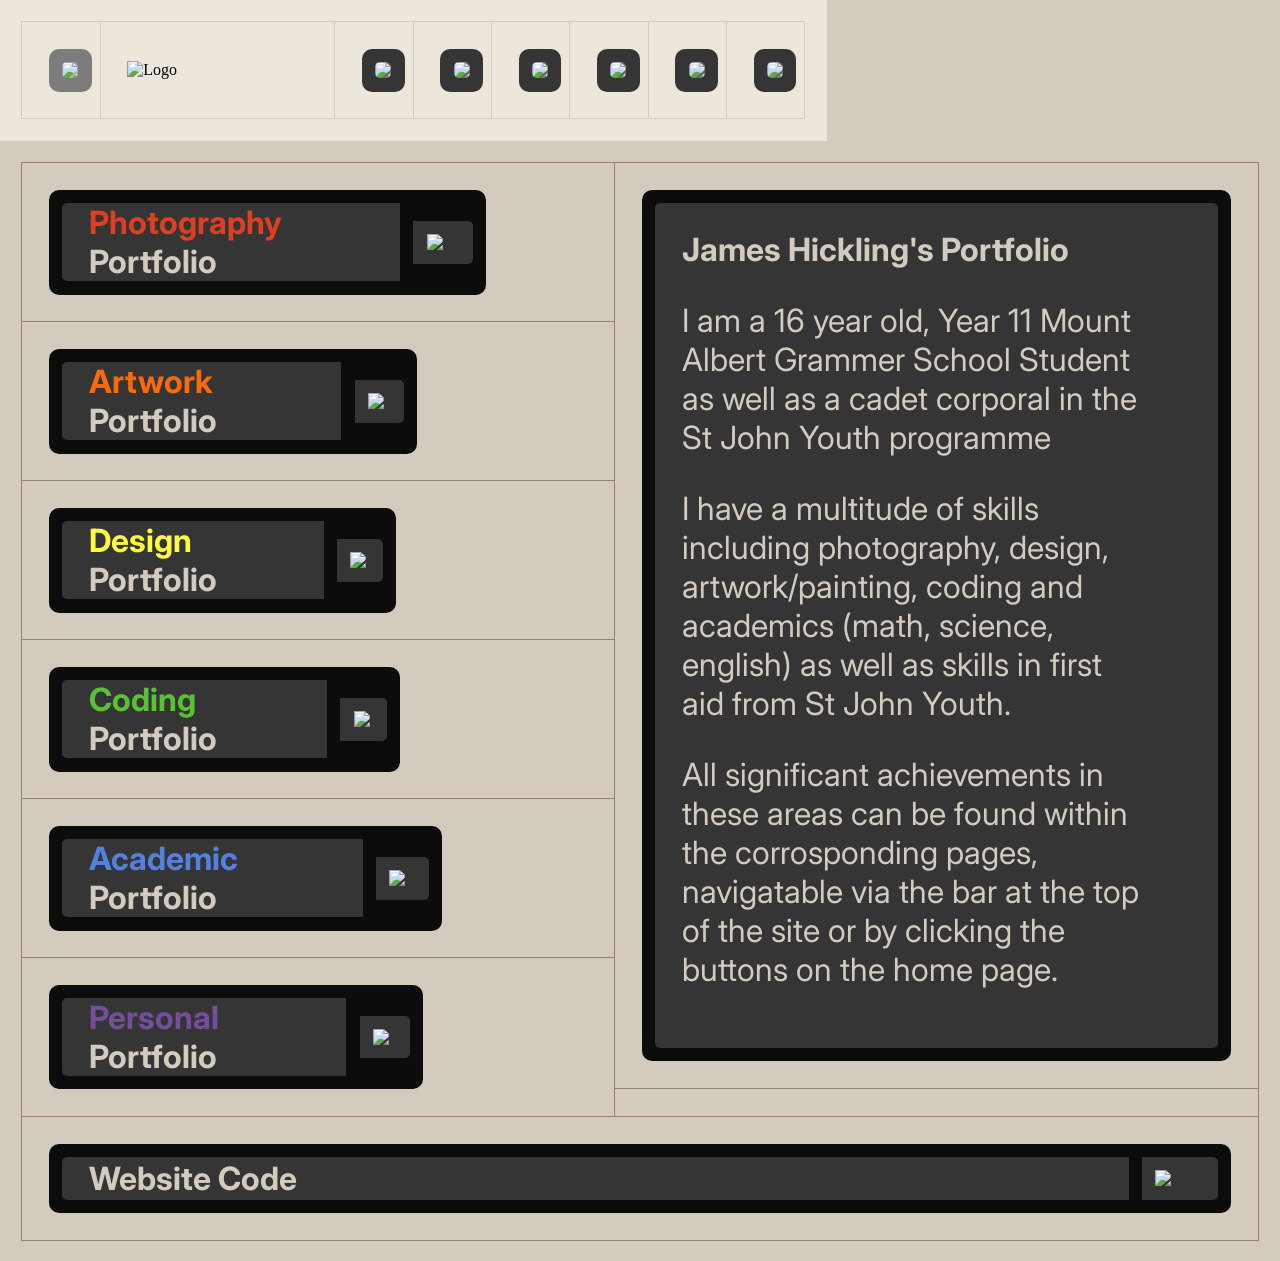
==== index.html @ 49e30b0e "initial commit most of the website code" ====
<!DOCTYPE html>

<html>

    <head>

        <!-- Linking style sheets and javascripts and flavicon -->

        <link rel="stylesheet" href="./styles/navigation-bar-styles.css">
        <link rel="icon" href="./images/global-icons/favicon.ico">

        <script src="./scripts/navigation-bar-scripts.js" defer></script>
        <script src="./scripts/homepage-scripts.js" defer></script>
        
    </head>

    <body>

        <!-- Navigation bar -->

        <div class="navigation-bar">

            <div class="navigation-container">

                <!-- Home button -->

                <div class="home selected-icon">
                    <div onclick="changeIframe('./home.html'), selectIcon('.home')">
                        <img id="home" src="./images/navbar-icons/home-icon.png">
                    </div>
                </div>

                <!-- Website logo -->

                <div class="logo">
                    <div onclick="changeIframe('./home.html'), selectIcon('.home')">
                        <img src="./images/navbar-icons/logo.png" alt="Logo">
                    </div>
                </div>

                <!-- Photo portfolio button -->

                <div class="photo">
                    <div onclick="changeIframe('./photo.html'), selectIcon('.photo')">
                        <img id="photo" src="./images/navbar-icons/photo-icon.png">
                    </div>
                </div>

                <!-- Artwork portfolio button -->

                <div class="artwork">
                    <div onclick="changeIframe('./artwork.html'), selectIcon('.artwork')">
                        <img id="artwork" src="./images/navbar-icons/art-icon.png">
                    </div>
                </div>

                <!-- Design portfolio button -->

                <div class="design">
                    <div onclick="changeIframe('./design.html'), selectIcon('.design')">
                        <img id="design" src="./images/navbar-icons/design-icon.png">
                    </div>
                </div>

                <!-- Coding portfolio button -->

                <div class="coding">
                    <div onclick="changeIframe('./coding.html'), selectIcon('.coding')">
                        <img id="coding" src="./images/navbar-icons/code-icon.png">
                    </div>
                </div>

                <!-- Academic portfolio button -->

                <div class="academic">
                    <div onclick="changeIframe('./academic.html'), selectIcon('.academic')">
                        <img id="academic" src="./images/navbar-icons/academic-icon.png">
                    </div>
                </div>

                <!-- Personal portfolio button -->

                <div class="personal">
                    <div onclick="changeIframe('./personal.html'), selectIcon('.personal')">
                        <img id="personal" src="./images/navbar-icons/about-icon.png">
                    </div>
                </div>

            </div>

        </div>

        <!-- Iframe displaying the pages content -->

        <iframe src="./home.html" id="page" scrolling="no"></iframe>

    </body>

</html>
---- styles/navigation-bar-styles.css ----
/* Font insertions */

@font-face {
    font-family: "Inter";
    src: url(../fonts/Inter/Inter-VariableFont_opsz\,wght.ttf);
}



/* Page Background */

body {
    background-color: rgb(211, 203, 190);

    margin: 0%;

    cursor: default;
}



/* Main Page containers */

.navigation-bar {
    background-color: rgb(237, 230, 219);

    display: inline-flex;

    height: fit-content;
}


.navigation-container {
    display: grid;
    grid-template-columns: 10% 30% 10% 10% 10% 10% 10% 10%;

    border-right: solid 1px rgb(211, 203, 190);
    border-top: solid 1px rgb(211, 203, 190);
    border-bottom: solid 1px rgb(211, 203, 190);

    margin: 21.3333px;
    
    justify-content: space-between;
    align-items: center;
}



/* Home Button */

.home {
    border-left: solid 1px rgb(211, 203, 190);

    width: 100%;
    height: 100%;
}

.home img {
    height: auto;
    width: 100%;

    justify-self: center;
    align-self: center;

    background-color: rgb(102, 102, 102);

    border-radius: 5px;

    margin: calc((4/3) * 10px);

    transition: background-color 0.5s;
}

.home div {
    display: inline-flex;

    background-color: rgb(53, 53, 53);

    border-radius: 10px;

    margin: calc((4/3) * 20px) calc((4/3) * 20px) calc((4/3) * 20px) calc((4/3) * 20px);
    
    width: fit-content;
    height: auto;

    transition: background-color 0.5s;

    cursor: pointer;
}

.home div:hover img {
    background-color: rgb(178, 178, 178);
}

.home div:hover {
    background-color: rgb(124, 124, 124);
}



/* Logo */

.logo {
    border-left: solid 1px rgb(211, 203, 190);

    width: 100%;
    height: 100%;

    align-content: center;
}

.logo div {
    display: inline-flex;

    margin: auto calc((4/3) * 20px) auto calc((4/3) * 20px);

    justify-content: center;
    align-content: center;

    width: fit-content;
    height: auto;

    cursor: pointer;
}

.logo img {
    width: 100%;
    height: auto;
    display: block;
}



/* photo Button */

.photo {
    border-left: solid 1px rgb(211, 203, 190);

    width: 100%;
    height: 100%;
}

.photo img {
    height: auto;
    width: 100%;

    justify-self: center;
    align-self: center;

    background-color: rgb(102, 102, 102);

    border-radius: 5px;

    margin: calc((4/3) * 10px);

    transition: background-color 0.5s;
}

.photo div {
    display: inline-flex;

    background-color: rgb(53, 53, 53);

    border-radius: 10px;

    margin: calc((4/3) * 20px) calc((4/3) * 20px) calc((4/3) * 20px) calc((4/3) * 20px);
    
    width: fit-content;
    height: auto;

    transition: background-color 0.5s;

    cursor: pointer;
}

.photo div:hover img {
    background-color: rgb(178, 178, 178);
}

.photo div:hover {
    background-color: rgb(124, 124, 124);
}



/* art Button */

.artwork {
    border-left: solid 1px rgb(211, 203, 190);

    width: 100%;
    height: 100%;
}

.artwork img {
    height: auto;
    width: 100%;

    justify-self: center;
    align-self: center;

    background-color: rgb(102, 102, 102);

    border-radius: 5px;

    margin: calc((4/3) * 10px);

    transition: background-color 0.5s;
}

.artwork div {
    display: inline-flex;

    background-color: rgb(53, 53, 53);

    border-radius: 10px;

    margin: calc((4/3) * 20px) calc((4/3) * 20px) calc((4/3) * 20px) calc((4/3) * 20px);
    
    width: fit-content;
    height: auto;

    transition: background-color 0.5s;

    cursor: pointer;
}

.artwork div:hover img {
    background-color: rgb(178, 178, 178);
}

.artwork div:hover {
    background-color: rgb(124, 124, 124);
}



/* design Button */

.design {
    border-left: solid 1px rgb(211, 203, 190);

    width: 100%;
    height: 100%;
}

.design img {
    height: auto;
    width: 100%;

    justify-self: center;
    align-self: center;

    background-color: rgb(102, 102, 102);

    border-radius: 5px;

    margin: calc((4/3) * 10px);

    transition: background-color 0.5s;
}

.design div {
    display: inline-flex;

    background-color: rgb(53, 53, 53);

    border-radius: 10px;

    margin: calc((4/3) * 20px) calc((4/3) * 20px) calc((4/3) * 20px) calc((4/3) * 20px);

    width: fit-content;
    height: auto;

    transition: background-color 0.5s;

    cursor: pointer;
}

.design div:hover img {
    background-color: rgb(178, 178, 178);
}

.design div:hover {
    background-color: rgb(124, 124, 124);
}



/* coding Button */

.coding {
    border-left: solid 1px rgb(211, 203, 190);

    width: 100%;
    height: 100%;
}

.coding img {
    height: auto;
    width: 100%;

    justify-self: center;
    align-self: center;

    background-color: rgb(102, 102, 102);

    border-radius: 5px;

    margin: calc((4/3) * 10px);

    transition: background-color 0.5s;
}

.coding div {
    display: inline-flex;

    background-color: rgb(53, 53, 53);

    border-radius: 10px;

    margin: calc((4/3) * 20px) calc((4/3) * 20px) calc((4/3) * 20px) calc((4/3) * 20px);
    
    width: fit-content;
    height: auto;

    transition: background-color 0.5s;

    cursor: pointer;
}

.coding div:hover img {
    background-color: rgb(178, 178, 178);
}

.coding div:hover {
    background-color: rgb(124, 124, 124);
}



/* academic Button */

.academic {
    border-left: solid 1px rgb(211, 203, 190);

    width: 100%;
    height: 100%;
}

.academic img {
    height: auto;
    width: 100%;

    justify-self: center;
    align-self: center;

    background-color: rgb(102, 102, 102);

    border-radius: 5px;

    margin: calc((4/3) * 10px);

    transition: background-color 0.5s;
}

.academic div {
    display: inline-flex;

    background-color: rgb(53, 53, 53);

    border-radius: 10px;

    margin: calc((4/3) * 20px) calc((4/3) * 20px) calc((4/3) * 20px) calc((4/3) * 20px);
    
    width: fit-content;
    height: auto;

    transition: background-color 0.5s;

    cursor: pointer;
}

.academic div:hover img {
    background-color: rgb(178, 178, 178);
}

.academic div:hover {
    background-color: rgb(124, 124, 124);
}



/* Personal Button */

.personal {
    border-left: solid 1px rgb(211, 203, 190);

    width: 100%;
    height: 100%;
}

.personal img {
    height: auto;
    width: 100%;

    justify-self: center;
    align-self: center;

    background-color: rgb(102, 102, 102);

    border-radius: 5px;

    margin: calc((4/3) * 10px);

    transition: background-color 0.5s;
}

.personal div {
    display: inline-flex;

    background-color: rgb(53, 53, 53);

    border-radius: 10px;

    margin: calc((4/3) * 20px) calc((4/3) * 20px) calc((4/3) * 20px) calc((4/3) * 20px);

    width: fit-content;
    height: auto;

    transition: background-color 0.5s;

    cursor: pointer;
}

.personal div:hover img {
    background-color: rgb(178, 178, 178);
}

.personal div:hover {
    background-color: rgb(124, 124, 124);
}



/* Selected Icon changes */

.selected-icon div {
    background-color: rgb(124, 124, 124);
    
    cursor: default;
}

.selected-icon img {
    background-color: rgb(178, 178, 178);
}



/* Iframe Styles/Page display */

iframe {
    border: none;
    
    width: 100%;

    display: block;
}
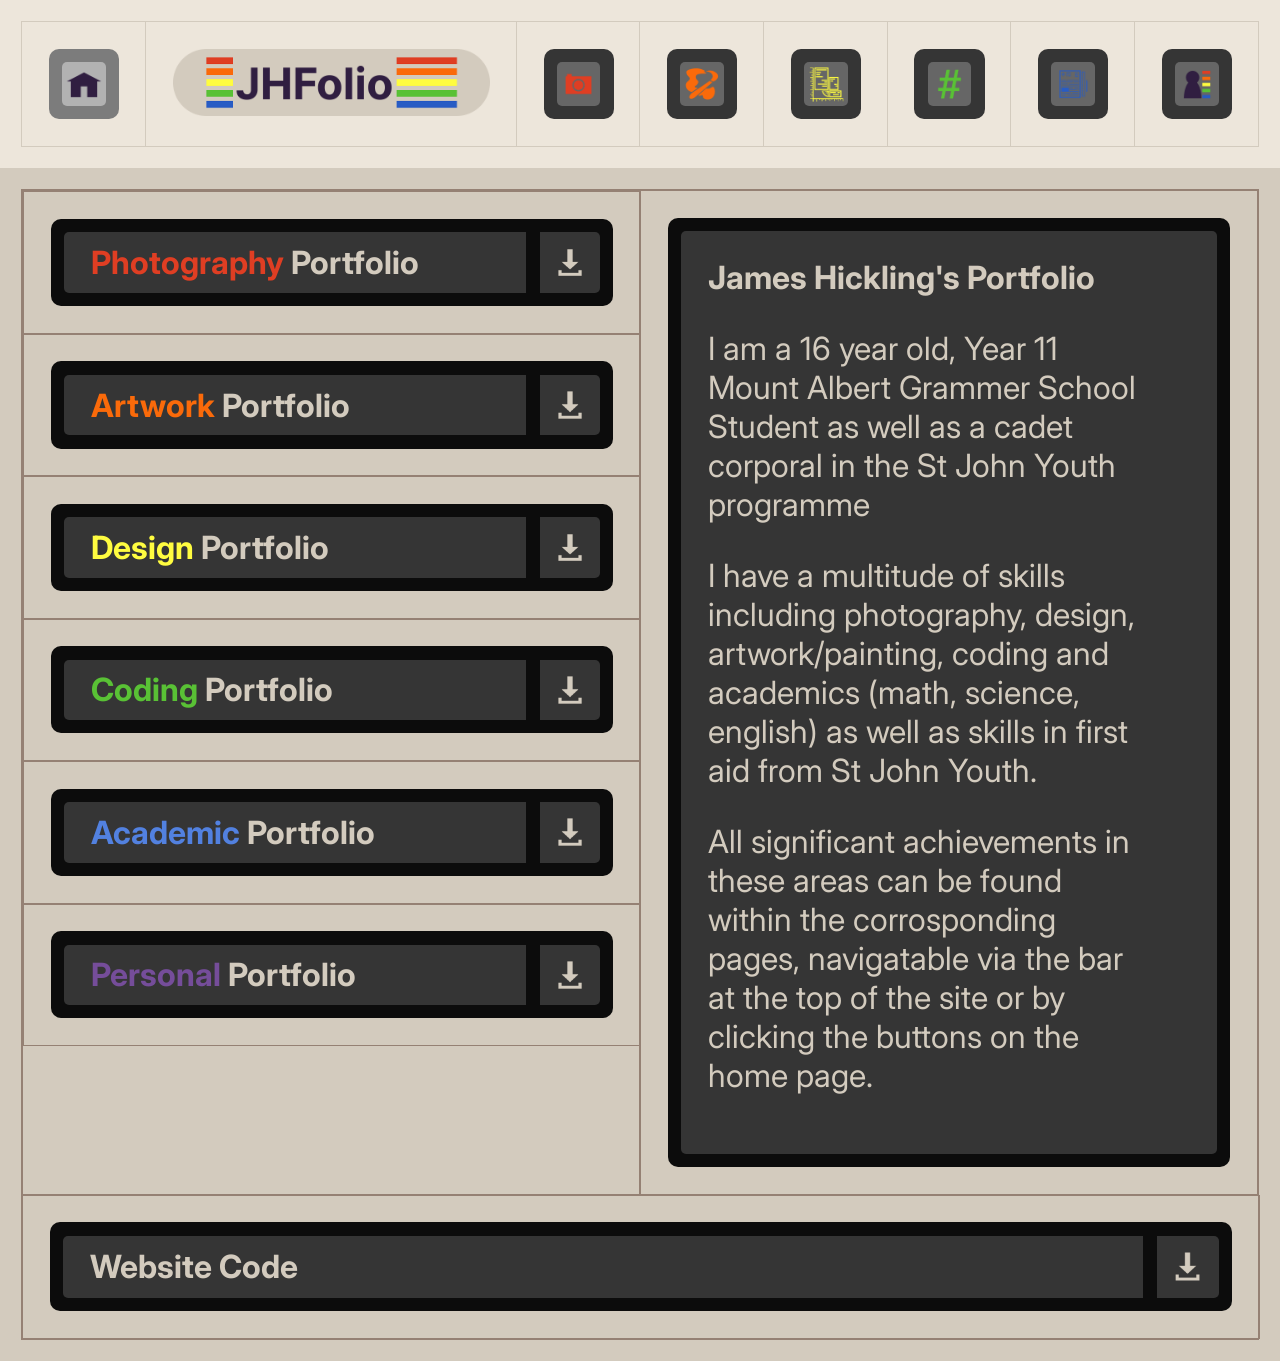
==== commit 478ef851: "Fixing scaling" ====
--- a/index.html
+++ b/index.html
@@ -24,7 +24,7 @@
 
                 <!-- Home button -->
 
-                <div class="home selected-icon">
+                <div class="nav_button home selected-icon">
                     <div onclick="changeIframe('./home.html'), selectIcon('.home')">
                         <img id="home" src="./images/navbar-icons/home-icon.png">
                     </div>
@@ -40,7 +40,7 @@
 
                 <!-- Photo portfolio button -->
 
-                <div class="photo">
+                <div class="nav_button photo">
                     <div onclick="changeIframe('./photo.html'), selectIcon('.photo')">
                         <img id="photo" src="./images/navbar-icons/photo-icon.png">
                     </div>
@@ -48,7 +48,7 @@
 
                 <!-- Artwork portfolio button -->
 
-                <div class="artwork">
+                <div class="nav_button artwork">
                     <div onclick="changeIframe('./artwork.html'), selectIcon('.artwork')">
                         <img id="artwork" src="./images/navbar-icons/art-icon.png">
                     </div>
@@ -56,7 +56,7 @@
 
                 <!-- Design portfolio button -->
 
-                <div class="design">
+                <div class="nav_button design">
                     <div onclick="changeIframe('./design.html'), selectIcon('.design')">
                         <img id="design" src="./images/navbar-icons/design-icon.png">
                     </div>
@@ -64,7 +64,7 @@
 
                 <!-- Coding portfolio button -->
 
-                <div class="coding">
+                <div class="nav_button coding">
                     <div onclick="changeIframe('./coding.html'), selectIcon('.coding')">
                         <img id="coding" src="./images/navbar-icons/code-icon.png">
                     </div>
@@ -72,7 +72,7 @@
 
                 <!-- Academic portfolio button -->
 
-                <div class="academic">
+                <div class="nav_button academic">
                     <div onclick="changeIframe('./academic.html'), selectIcon('.academic')">
                         <img id="academic" src="./images/navbar-icons/academic-icon.png">
                     </div>
@@ -80,7 +80,7 @@
 
                 <!-- Personal portfolio button -->
 
-                <div class="personal">
+                <div class="nav_button personal">
                     <div onclick="changeIframe('./personal.html'), selectIcon('.personal')">
                         <img id="personal" src="./images/navbar-icons/about-icon.png">
                     </div>
--- a/styles/navigation-bar-styles.css
+++ b/styles/navigation-bar-styles.css
@@ -27,6 +27,7 @@
     display: inline-flex;
 
     height: fit-content;
+    
 }
 
 
@@ -46,18 +47,20 @@
 
 
 
-/* Home Button */
+/* Navigation bar button */
 
-.home {
+.nav_button {
     border-left: solid 1px rgb(211, 203, 190);
 
     width: 100%;
-    height: 100%;
+    height: auto;
+    aspect-ratio: 1/1;
 }
 
-.home img {
+.nav_button img {
     height: auto;
-    width: 100%;
+    width: calc(100% - (2 * ((4/3) * 10px)));
+    
 
     justify-self: center;
     align-self: center;
@@ -71,7 +74,7 @@
     transition: background-color 0.5s;
 }
 
-.home div {
+.nav_button div {
     display: inline-flex;
 
     background-color: rgb(53, 53, 53);
@@ -80,19 +83,20 @@
 
     margin: calc((4/3) * 20px) calc((4/3) * 20px) calc((4/3) * 20px) calc((4/3) * 20px);
     
-    width: fit-content;
+    width: calc(100% - (2 * ((4/3) * 20px)));
     height: auto;
+    aspect-ratio: 1/1;
 
     transition: background-color 0.5s;
 
     cursor: pointer;
 }
 
-.home div:hover img {
+.nav_button div:hover img {
     background-color: rgb(178, 178, 178);
 }
 
-.home div:hover {
+.nav_button div:hover {
     background-color: rgb(124, 124, 124);
 }
 
@@ -112,12 +116,12 @@
 .logo div {
     display: inline-flex;
 
-    margin: auto calc((4/3) * 20px) auto calc((4/3) * 20px);
+    margin: auto calc((4/3) * 20px) auto;
 
     justify-content: center;
     align-content: center;
 
-    width: fit-content;
+    width: calc(100% - (2 * ((4/3) * 20px)));
     height: auto;
 
     cursor: pointer;
@@ -127,318 +131,6 @@
     width: 100%;
     height: auto;
     display: block;
-}
-
-
-
-/* photo Button */
-
-.photo {
-    border-left: solid 1px rgb(211, 203, 190);
-
-    width: 100%;
-    height: 100%;
-}
-
-.photo img {
-    height: auto;
-    width: 100%;
-
-    justify-self: center;
-    align-self: center;
-
-    background-color: rgb(102, 102, 102);
-
-    border-radius: 5px;
-
-    margin: calc((4/3) * 10px);
-
-    transition: background-color 0.5s;
-}
-
-.photo div {
-    display: inline-flex;
-
-    background-color: rgb(53, 53, 53);
-
-    border-radius: 10px;
-
-    margin: calc((4/3) * 20px) calc((4/3) * 20px) calc((4/3) * 20px) calc((4/3) * 20px);
-    
-    width: fit-content;
-    height: auto;
-
-    transition: background-color 0.5s;
-
-    cursor: pointer;
-}
-
-.photo div:hover img {
-    background-color: rgb(178, 178, 178);
-}
-
-.photo div:hover {
-    background-color: rgb(124, 124, 124);
-}
-
-
-
-/* art Button */
-
-.artwork {
-    border-left: solid 1px rgb(211, 203, 190);
-
-    width: 100%;
-    height: 100%;
-}
-
-.artwork img {
-    height: auto;
-    width: 100%;
-
-    justify-self: center;
-    align-self: center;
-
-    background-color: rgb(102, 102, 102);
-
-    border-radius: 5px;
-
-    margin: calc((4/3) * 10px);
-
-    transition: background-color 0.5s;
-}
-
-.artwork div {
-    display: inline-flex;
-
-    background-color: rgb(53, 53, 53);
-
-    border-radius: 10px;
-
-    margin: calc((4/3) * 20px) calc((4/3) * 20px) calc((4/3) * 20px) calc((4/3) * 20px);
-    
-    width: fit-content;
-    height: auto;
-
-    transition: background-color 0.5s;
-
-    cursor: pointer;
-}
-
-.artwork div:hover img {
-    background-color: rgb(178, 178, 178);
-}
-
-.artwork div:hover {
-    background-color: rgb(124, 124, 124);
-}
-
-
-
-/* design Button */
-
-.design {
-    border-left: solid 1px rgb(211, 203, 190);
-
-    width: 100%;
-    height: 100%;
-}
-
-.design img {
-    height: auto;
-    width: 100%;
-
-    justify-self: center;
-    align-self: center;
-
-    background-color: rgb(102, 102, 102);
-
-    border-radius: 5px;
-
-    margin: calc((4/3) * 10px);
-
-    transition: background-color 0.5s;
-}
-
-.design div {
-    display: inline-flex;
-
-    background-color: rgb(53, 53, 53);
-
-    border-radius: 10px;
-
-    margin: calc((4/3) * 20px) calc((4/3) * 20px) calc((4/3) * 20px) calc((4/3) * 20px);
-
-    width: fit-content;
-    height: auto;
-
-    transition: background-color 0.5s;
-
-    cursor: pointer;
-}
-
-.design div:hover img {
-    background-color: rgb(178, 178, 178);
-}
-
-.design div:hover {
-    background-color: rgb(124, 124, 124);
-}
-
-
-
-/* coding Button */
-
-.coding {
-    border-left: solid 1px rgb(211, 203, 190);
-
-    width: 100%;
-    height: 100%;
-}
-
-.coding img {
-    height: auto;
-    width: 100%;
-
-    justify-self: center;
-    align-self: center;
-
-    background-color: rgb(102, 102, 102);
-
-    border-radius: 5px;
-
-    margin: calc((4/3) * 10px);
-
-    transition: background-color 0.5s;
-}
-
-.coding div {
-    display: inline-flex;
-
-    background-color: rgb(53, 53, 53);
-
-    border-radius: 10px;
-
-    margin: calc((4/3) * 20px) calc((4/3) * 20px) calc((4/3) * 20px) calc((4/3) * 20px);
-    
-    width: fit-content;
-    height: auto;
-
-    transition: background-color 0.5s;
-
-    cursor: pointer;
-}
-
-.coding div:hover img {
-    background-color: rgb(178, 178, 178);
-}
-
-.coding div:hover {
-    background-color: rgb(124, 124, 124);
-}
-
-
-
-/* academic Button */
-
-.academic {
-    border-left: solid 1px rgb(211, 203, 190);
-
-    width: 100%;
-    height: 100%;
-}
-
-.academic img {
-    height: auto;
-    width: 100%;
-
-    justify-self: center;
-    align-self: center;
-
-    background-color: rgb(102, 102, 102);
-
-    border-radius: 5px;
-
-    margin: calc((4/3) * 10px);
-
-    transition: background-color 0.5s;
-}
-
-.academic div {
-    display: inline-flex;
-
-    background-color: rgb(53, 53, 53);
-
-    border-radius: 10px;
-
-    margin: calc((4/3) * 20px) calc((4/3) * 20px) calc((4/3) * 20px) calc((4/3) * 20px);
-    
-    width: fit-content;
-    height: auto;
-
-    transition: background-color 0.5s;
-
-    cursor: pointer;
-}
-
-.academic div:hover img {
-    background-color: rgb(178, 178, 178);
-}
-
-.academic div:hover {
-    background-color: rgb(124, 124, 124);
-}
-
-
-
-/* Personal Button */
-
-.personal {
-    border-left: solid 1px rgb(211, 203, 190);
-
-    width: 100%;
-    height: 100%;
-}
-
-.personal img {
-    height: auto;
-    width: 100%;
-
-    justify-self: center;
-    align-self: center;
-
-    background-color: rgb(102, 102, 102);
-
-    border-radius: 5px;
-
-    margin: calc((4/3) * 10px);
-
-    transition: background-color 0.5s;
-}
-
-.personal div {
-    display: inline-flex;
-
-    background-color: rgb(53, 53, 53);
-
-    border-radius: 10px;
-
-    margin: calc((4/3) * 20px) calc((4/3) * 20px) calc((4/3) * 20px) calc((4/3) * 20px);
-
-    width: fit-content;
-    height: auto;
-
-    transition: background-color 0.5s;
-
-    cursor: pointer;
-}
-
-.personal div:hover img {
-    background-color: rgb(178, 178, 178);
-}
-
-.personal div:hover {
-    background-color: rgb(124, 124, 124);
 }
 
 
